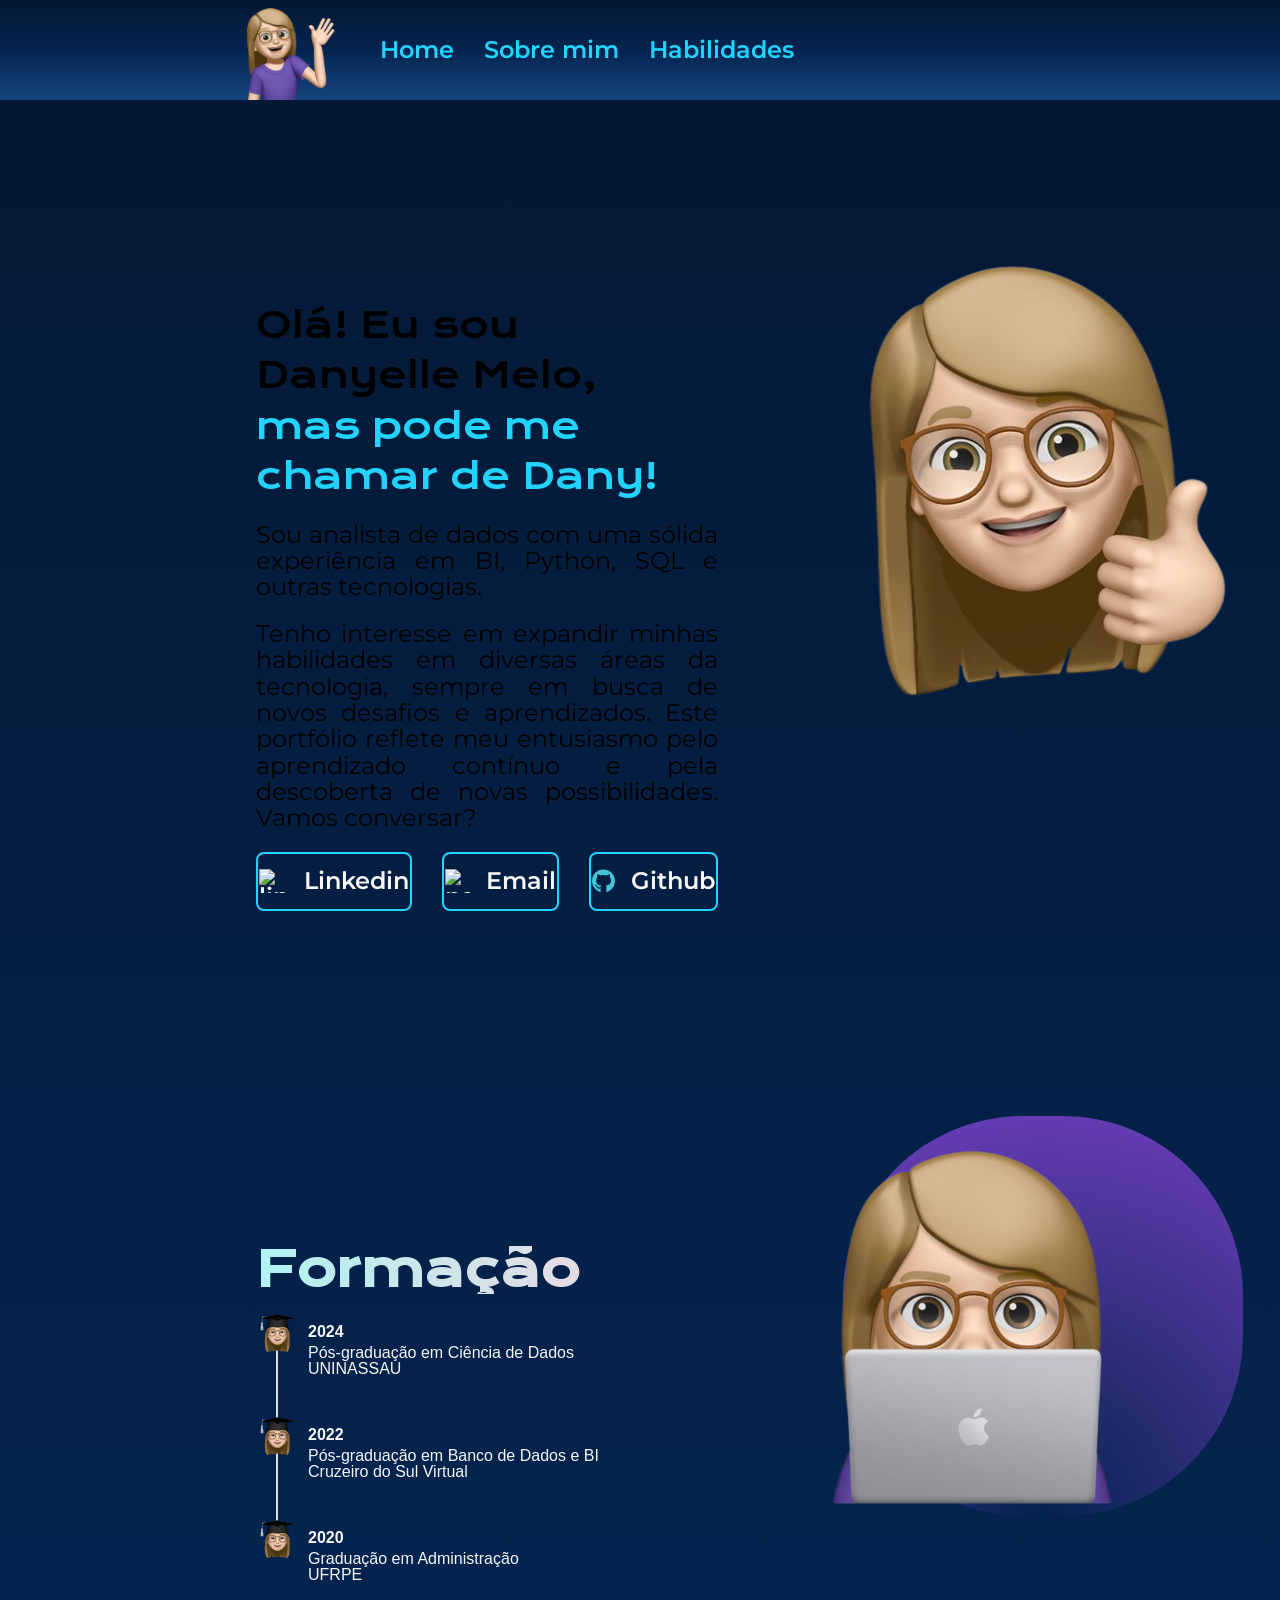
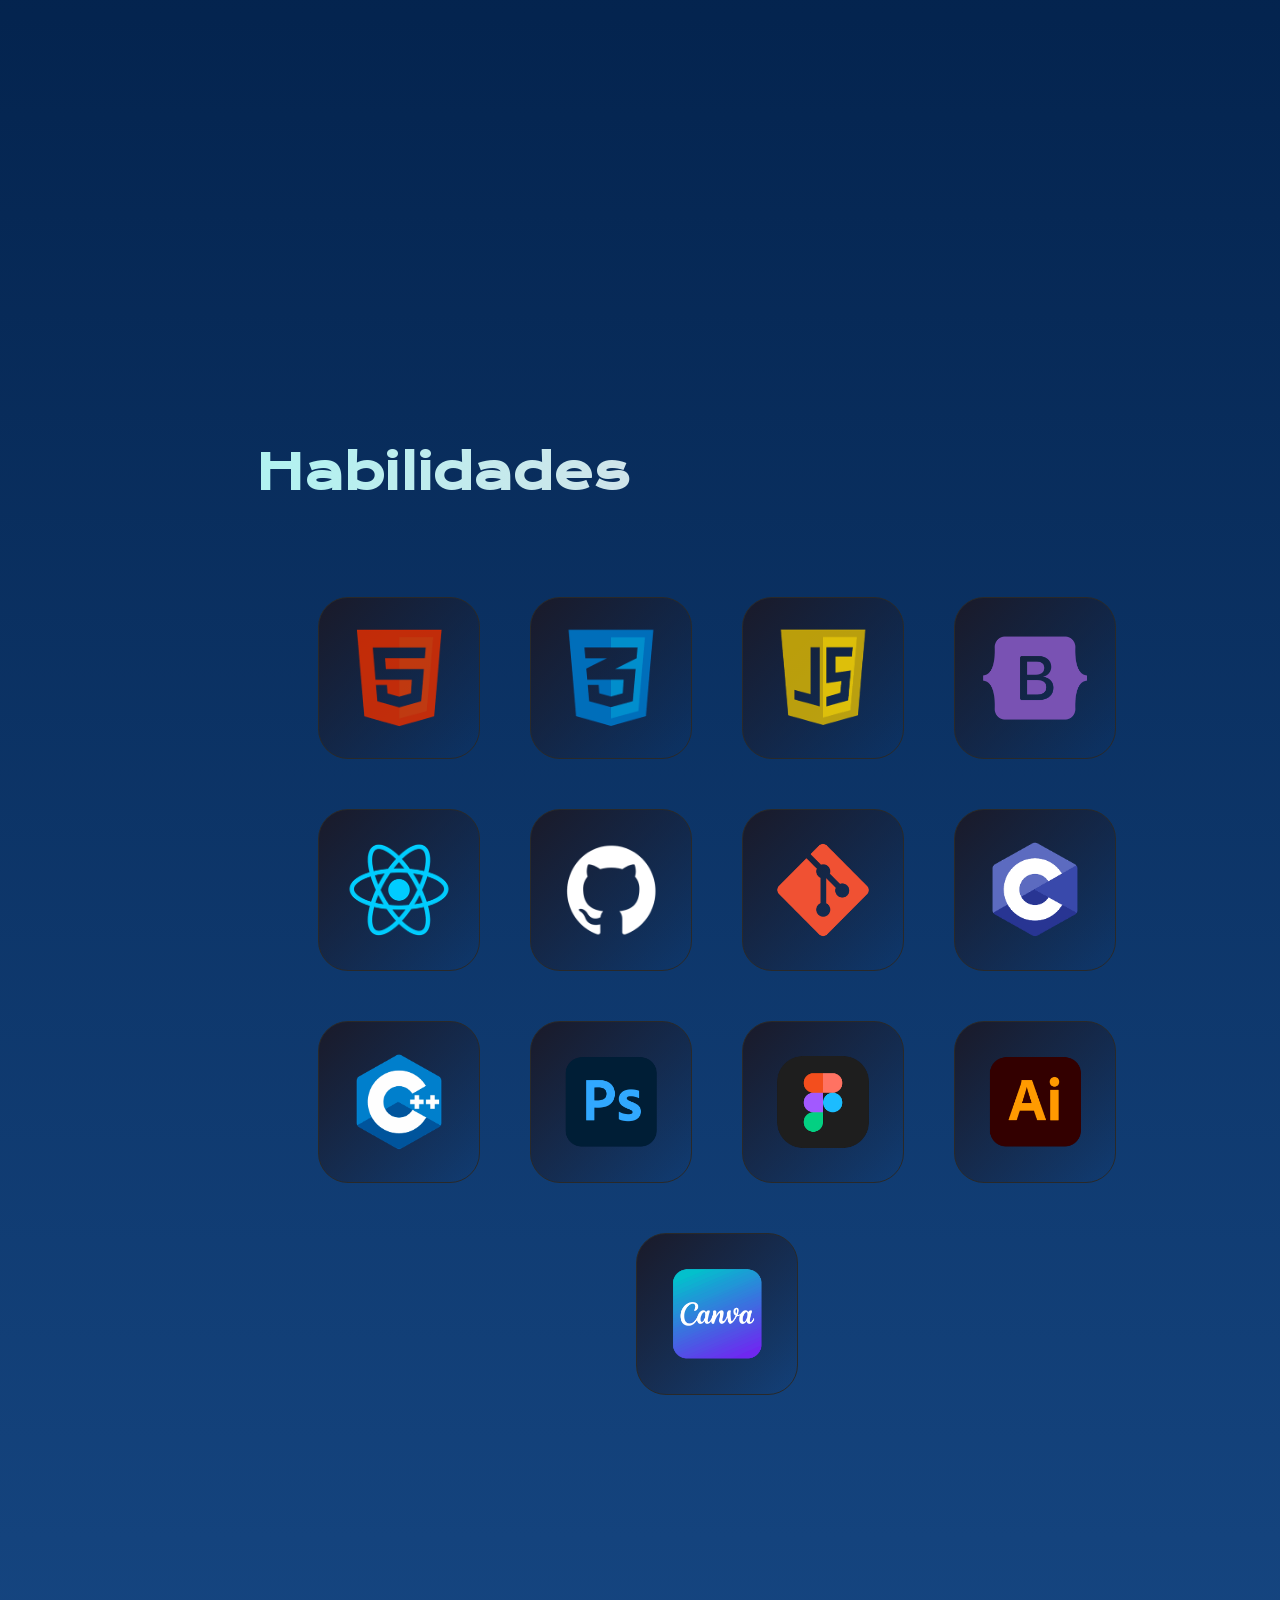
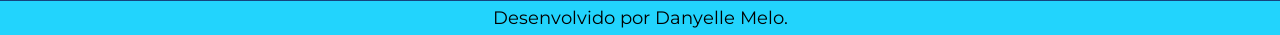
==== Index.html @ e6f18045 "up" ====
<!DOCTYPE html>
<html lang="pt-br">

<head>
    <meta charset="UTF-8">
    <meta http-equiv="X-UA-Compatible" content="IE=edge">
    <meta name="viewport" content="width=device-width, initial-scale=1.0">

    <title>Danyelle Melo | Portifolio</title>

    <!-- Ligação do CSS com o HTML -->
    <link rel="stylesheet" href="./styles/style.css">

    <link rel="icon" href="src/avatar_topo.png" type="image/x-icon">
</head>

<body>

    <!-- Cabeçalho -->
    <header class="cabecalho">
        <div class="logo-container">
            <img class="logo logo-principal" src="src/logo.png" alt="Logo desenvolvedora" width="100" height="100"/>
            <img class="logo logo-hover" src="src/logo_alternativa.png" alt="Logo alternativa" width="100" height="95"/>
        </div>
        <nav class="cabecalho__menu">
            <a class="cabecalho__menu__link" href="#home">Home</a>
            <a class="cabecalho__menu__link" href="#sobre-mim">Sobre mim</a>
            <a class="cabecalho__menu__link" href="#skills">Habilidades</a>
        </nav>
    </header>

    <!-- Conteúdo principal -->
    <main class="apresentacao">
        <!-- Home -->
        <section id="home" class="home">
            <div class="grid-container">
                <div class="grid-item">
                    <h1 class="apresentacao__conteudo__titulo_home">
                        Olá! Eu sou Danyelle Melo,
                    </h1>
                    <p class="apresentacao__conteudo__titulo_home">
                        <strong class="titulo-destaque_home">mas pode me chamar de Dany!</strong>
                    </p>
                    <p class="apresentacao__conteudo__paragrafo_home">
                        Sou analista de dados com uma sólida experiência em BI, Python, SQL e outras tecnologias.
                    </p>
                    <p class="apresentacao__conteudo__paragrafo_home">
                        Tenho interesse em expandir minhas habilidades em diversas áreas da tecnologia, sempre em busca de novos desafios e aprendizados. Este portfólio reflete meu entusiasmo pelo aprendizado contínuo e pela descoberta de novas possibilidades. Vamos conversar?
                    </p>
                    <div class="apresentacao__links_home">
                        <a class="apresentacao__links__link_home" href="https://www.linkedin.com/in/danyellemelo/">
                            <img width="29" height="24" src="https://img.icons8.com/3d-fluency/94/linkedin.png" alt="linkedin"/>
                            Linkedin
                        </a>
                        <a class="apresentacao__links__link_home" href="mailto:danyelle.dados@gmail.com">
                            <img width="25" height="24" src="https://img.icons8.com/3d-fluency/94/paper-plane.png" alt="paper-plane"/>
                            Email
                        </a>
                        <a class="apresentacao__links__link_home" href="https://github.com/danysenosdados">
                            <img src="src/github-brands-solid.svg" alt="Github logo">
                            Github
                        </a>
                    </div>
                </div>
                <div class="grid-item apresentacao_img_home">
                    <img src="src/avatar_sobremim.png" alt="Imagem de Danyelle Melo">
                </div>
            </div>
        </section>

        <!-- Sobre mim -->
        <section id="sobre-mim" class="sobremim">
            <div class="grid-container">
                
                <div class="grid-item">                  
                    <h2 class="section-heading-article ">Formação</h2>

                    <div class="timeline">
                        <div class="timeline-item">
                            <div class="timeline-dot">
                                <img width="40" height="40" src="src/avatar_formada.png" alt="open-book"/>
                            </div>
                            <div class="timeline-content">
                                <h4>2024</h4>
                                <p>Pós-graduação em Ciência de Dados</p>
                                <p>UNINASSAU</p>
                            </div>
                        </div>
                        <div class="timeline-item">
                            <div class="timeline-dot">
                                <img width="40" height="40" src="src/avatar_formada.png" alt="open-book"/>
                            </div>
                            <div class="timeline-content">
                                <h4>2022</h4>
                                <p>Pós-graduação em Banco de Dados e BI</p>
                                <p>Cruzeiro do Sul Virtual</p>
                            </div>
                        </div>
                        <div class="timeline-item">
                            <div class="timeline-dot">
                                <img width="40" height="40" src="src/avatar_formada.png" alt="open-book"/>
                            </div>
                            <div class="timeline-content">
                                <h4>2020</h4>
                                <p>Graduação em Administração</p>
                                <p>UFRPE</p>
                            </div>
                        </div>
                    </div>
                </div>
                <div  class="apresentacao_img_sobremim">
                    <img src="src/avatar_notebook.png" alt="Imagem de Danyelle Melo" width="300" height="400">
                    <div class="circle"></div> <!-- Círculo posicionado atrás da imagem -->
                </div>

            </div>
        </section>

        <!-- Habilidades -->
        <section class="skills" id="skills">
            <div class="skills-section">
             
                <h1 class="section-heading-article">Habilidades</h1>
      
                <div class="frontend-dev-section">

                    <ul class="tech-stack-wrapper">
                    <li class="tech-stack-box" data-aos="fade-up">
                        <img src="./src/png/htmllogo.png" alt="Html skill" class="tech-stack-logo" />
                        <span class="tooltip">HTML</span>
                    </li>
        
                    <li class="tech-stack-box" data-aos="fade-up">
                        <img src="./src/png/csslogo.png" alt="css skill" class="tech-stack-logo" />
                        <span class="tooltip">CSS</span>
                    </li>
        
                    <li class="tech-stack-box" data-aos="fade-up">
                        <img src="./src/png/jslogo.png" alt="js skill" class="tech-stack-logo" />
                        <span class="tooltip">JS</span>
                    </li>
        
                    <li class="tech-stack-box" data-aos="fade-up">
                        <img src="./src/png/bootstraplogo.png" alt="bootstrap skill" class="tech-stack-logo" />
                        <span class="tooltip">BOOTSTRAP</span>
                    </li>
        
                    <li class="tech-stack-box" data-aos="fade-up">
                        <img src="./src/png/reactlogo.png" alt="react skill" class="tech-stack-logo" />
                        <span class="tooltip">REACT</span>
                    </li>
        
                    <li class="tech-stack-box" data-aos="fade-up">
                        <img src="./src/png/githublogo.png" alt="github skill" class="tech-stack-logo needtobeinvert" />
                        <span class="tooltip">GITHUB</span>
                    </li>
        
                    <li class="tech-stack-box" data-aos="fade-up">
                        <img src="./src/png/gitlogo.png" alt="git skill" class="tech-stack-logo" />
                        <span class="tooltip">GIT</span>
                    </li>
        
                    <li class="tech-stack-box" data-aos="fade-up">
                        <img src="./src/png/clogo.png" alt="c language skill" class="tech-stack-logo" />
                        <span class="tooltip">C</span>
                    </li>
        
                    <li class="tech-stack-box" data-aos="fade-up">
                        <img src="./src/png/cpplogo.png" alt="c++ language skill" class="tech-stack-logo" />
                        <span class="tooltip">C++</span>
                    </li>
        
                    <li class="tech-stack-box" data-aos="fade-up">
                        <img src="./src/png/pslogo.png" alt="photoshop skill" class="tech-stack-logo" />
                        <span class="tooltip">ADOBE PS</span>
                    </li>
        
                    <li class="tech-stack-box" data-aos="fade-up">
                        <img src="./src/png/figmalogo.png" alt="figma skill" class="tech-stack-logo" />
                        <span class="tooltip">FIGMA</span>
                    </li>
        
                    <li class="tech-stack-box" data-aos="fade-up">
                        <img src="./src/png/ailogo.png" alt="adobe illustrator skill" class="tech-stack-logo" />
                        <span class="tooltip">ADOBE AI</span>
                    </li>
        
                    <li class="tech-stack-box" data-aos="fade-up">
                        <img src="./src/png/canvalogo.png" alt="canva skill" class="tech-stack-logo" />
                        <span class="tooltip">CANVA</span>
                    </li>
                    </ul>
                </div>

            </div>
          </section>

    </main>

    <!-- Rodapé -->
    <footer class="rodape">
        <p>Desenvolvido por Danyelle Melo.</p>
    </footer>

    <script src="./scripts/script.js"></script>
</body>

</html>
---- styles/style.css ----
/* Estilo base, redefinição e estrutura geral */
@import url('https://fonts.googleapis.com/css2?family=Krona+One&family=Montserrat:ital,wght@0,100..900;1,100..900&display=swap');

html, body, div, span, applet, object, iframe,
h1, h2, h3, h4, h5, h6, p, blockquote, pre,
a, abbr, acronym, address, big, cite, code,
del, dfn, em, img, ins, kbd, q, s, samp,
small, strike, strong, sub, sup, tt, var,
b, u, i, center,
dl, dt, dd, ol, ul, li,
fieldset, form, label, legend,
table, caption, tbody, tfoot, thead, tr, th, td,
article, aside, canvas, details, embed, 
figure, figcaption, footer, header, hgroup, 
menu, nav, output, ruby, section, summary,
time, mark, audio, video {
    margin: 0;
    padding: 0;
    border: 0;
    font-size: 100%;
    font: inherit;
    vertical-align: baseline;
}

:root{
    font-family: Whitney, -apple-system, BlinkMacSystemFont, Segoe UI, Roboto, Helvetica, Arial, sans-serif;
    cursor:default;
    --color-white: #fff;
    --color-black: #000;
    --color-dark-mode:#11111b;
    --color-light-mode:#ece7e1;
    --color-ddd-color: #ddd;
    --color-gray: #c4c4c4;
    --color-purple: #8000ff;
    --color-light-purple: #cf59e6;
    --color-light-blue: #6bc5f8;
    --color-navbarBorder-dark:#e2e2e207;
    --color-shadowDark:rgba(0, 0, 0, 0.137);
    --static-heading-gradient-blue: #b0f3f1;
    --static-heading-gradient-pink: #ffcfdf;
    --tech-stack-box-first-color:#1a1a29;
    --tech-stack-box-second-color:rgba(27, 27, 40, 0);
    --tech-stack-box-border-color: #292929;
}
::-webkit-scrollbar{
    width: 5px;
}
::-webkit-scrollbar-track {
    background: #0a0a10;
}
::-webkit-scrollbar-thumb{
   background-color: #8000ff;
   /* border-radius: 20px; */

}

html {
    scroll-behavior: smooth;
}


article, aside, details, figcaption, figure, 
footer, header, hgroup, menu, nav, section {
    display: block;
}

body {
    line-height: 1;
    font-family: 'Space Grotesk', sans-serif;
    min-height: 100vh;
    background: linear-gradient(#041833,#04244F,#154580);
    background-repeat: no-repeat;
    background-position: center;
    background-size: cover;
}

.cabecalho {
    display: flex;
    align-items: center;
    background: linear-gradient(#041833,#04244F,#154580);
    justify-content: flex-start; /* Alinha itens à esquerda */
    padding: 0 20px;
    background-color: #333;
    position: fixed;
    top: 0;
    width: 100%;
    z-index: 1000;
}

/*logo///////////////////////////////////////*/
.logo-container {
    position: relative;
    width: 100px;
    height: 100px;
}

.logo {
    position: absolute;
    top: 0;
    left: 0;
    transition: opacity 0.2s ease-in-out; /* Aumenta a velocidade da transição */
}

.logo-hover {
    opacity: 0; /* Oculta a segunda logo inicialmente */
    top: 5px; /* Ajuste o valor conforme necessário para descer a imagem */
}

.logo-container:hover .logo-principal {
    opacity: 0; /* Faz a primeira logo desaparecer mais rápido */
}

.logo-container:hover .logo-hover {
    opacity: 1; /* Faz a segunda logo aparecer mais rápido */
}

.cabecalho img {
    margin-right: 30px;
    margin-left: 220px;
    padding: 0;
}

.cabecalho__menu {
    display: flex;
    flex-direction: row; /* Mantém os itens em linha */
    gap: 10px; /* Espaço entre os itens */
    margin-right: auto; /* Empurra o menu para o lado esquerdo */
    margin-left: 250px;
    margin-top: 0;
}

.cabecalho__menu__link {
    font-family: "Montserrat", sans-serif;
    font-weight: 600;
    font-size: 24px;
    color: #22D4FD;
    padding: 5px 10px; /* Ajustei o padding para dar mais espaço */
    text-decoration: none;
    white-space: nowrap;
}

/* Ajuste a margem superior ao rolar para as seções */
#home {
    scroll-margin-top: 110px; /* Ajuste esse valor conforme a altura do cabeçalho */
    padding-bottom: 55px;
}

#sobre-mim {
    scroll-margin-top: 5px; /* Ajuste esse valor conforme a altura do cabeçalho */
}

/* Estilo para a seção geral */
.apresentacao {
    padding-left: 20%; /* Espaço à esquerda para mover o conteúdo para o centro */
    margin-top: 150px; /* Espaço acima para iniciar a seção abaixo do cabeçalho */
}

.grid-container {
    display: grid; /* Torna o contêiner um grid container */
    grid-template-columns: repeat(2, 1fr); /* Cria duas colunas iguais */
    gap: 50px; /* Espaço entre as colunas */
    padding-bottom: 30px;
}

/* Estilo para cada item no grid */
.grid-item {
    padding: 0; /* Espaço interno das divs */
    padding-top: 150px;
    max-width: 800px; /* Define uma largura máxima para o conteúdo */
    position: relative;
}

/* Estilo específico para a seção Home /////////////////////////////////////////////////////////////////////////////////*/
.home .apresentacao__conteudo__titulo_home {
    font-size: 36px;
    font-family: "Krona One", sans-serif;
    line-height: 1.4; /* Espaçamento entre linhas */
}

.home .titulo-destaque_home {
    color: #22D4FD;
}

.home .apresentacao__conteudo__paragrafo_home {
    font-size: 24px;
    font-family: "Montserrat", sans-serif;
    font-weight: 400;
    margin-top: 20px; 
    line-height: 1.1; /* Espaçamento entre linhas */
    text-align: justify; /* Justifica o texto */
    padding: 0; /* Remove o espaço interno das divs */
}

.home .apresentacao__links_home {
    display: flex;
    justify-content: space-around;
    flex-direction: row;
    align-items: center;
    gap: 30px;
    margin-top: 20px;
}

.home .apresentacao__links__link_home {
    display: flex;
    justify-content: center;
    gap: 16px;
    border: 2px solid #22D4FD;
    width: 90%; /* Ajusta a largura para ocupar 100% */
    max-width: 378px;
    font-size: 24px;
    text-align: center;
    border-radius: 8px;
    padding: 15.5px 1px; /* Espaço interno do link */
    text-decoration: none;
    color: #F6F6F6;
    font-family: "Montserrat", sans-serif;
    font-weight: 600;
    transition: background-color 0.3s ease; /* Adiciona uma transição suave para a mudança de cor */
}

.home .apresentacao__links__link_home:hover {
    background-color: #96b7f36b;
    padding: 15px 0; /* Aumenta o espaço interno ao passar o mouse (ajuste conforme necessário) */
}

.home .apresentacao_img_home {
    padding-top: 110px; /* Espaço interno das divs */
    padding-left: 50px;
    margin: 0;
}

/* Estilo específico para a seção Sobre mim////////////////////////////////////////////////////////////////////////////////////////////// */
.sobremim {
    padding-top: 100px; /* Espaço acima para iniciar a seção abaixo da Home */
    margin-bottom: 206px; /* Espaço abaixo do contêiner */
}

.sobremim .apresentacao__conteudo__titulo_sobremim {
    
    font-size: 30px; /* Tamanho da fonte para a seção Sobre mim */
    color: #F6F6F6;
    font-family: "Krona One", sans-serif;
    line-height: 1.4; /* Espaçamento entre linhas */
    
}

.sobremim .apresentacao__conteudo__titulo1_sobremim {
    font-size: 20px; /* Tamanho da fonte para a seção Sobre mim */
    color: #F6F6F6;
    font-family: "Krona One", sans-serif;
    line-height: 1.4; /* Espaçamento entre linhas */
    
}

.sobremim .apresentacao__conteudo__paragrafo_sobremim {
    font-size: 22px; /* Tamanho da fonte para a seção Sobre mim */
    font-family: "Montserrat", sans-serif;
    font-weight: 400;
    margin-top: 20px; 
    margin-bottom: 20px;
    line-height: 1.1; /* Espaçamento entre linhas */
    text-align: justify; /* Justifica o texto */
    padding: 0; /* Remove o espaço interno das divs */
}

.sobremim .apresentacao__links_sobremim {
    display: flex;
    justify-content: space-around;
    flex-direction: row;
    align-items: center;
    gap: 20px;
    margin-top: 20px;
}

.sobremim .apresentacao__links__link_sobremim {
    display: flex;
    justify-content: center;
    gap: 16px;
    border: 2px solid #22D4FD;
    width: 90%; /* Ajusta a largura para ocupar 100% */
    max-width: 378px;
    font-size: 22px; /* Tamanho da fonte para a seção Sobre mim */
    text-align: center;
    border-radius: 8px;
    padding: 15px 1px; /* Espaço interno do link */
    text-decoration: none;
    color: #F6F6F6;
    font-family: "Montserrat", sans-serif;
    font-weight: 600;
    transition: background-color 0.3s ease; /* Adiciona uma transição suave para a mudança de cor */
}

.sobremim .apresentacao__links__link_sobremim:hover {
    background-color: #96b7f36b;
    padding: 15px 0; /* Aumenta o espaço interno ao passar o mouse (ajuste conforme necessário) */
}

/*LINHA DO TEMPO FORMAÇÃO///////////////////////////////////////////*/

.timeline {
    position: relative;
    padding: 30px 2px;
    list-style: none;
}

.timeline::before {
    content: '';
    position: absolute;
    top: 32px;
    left: 20px;
    width: 2px;
    height: 60%;
    background: #ddd;
}

.timeline-item {
    position: relative;
    margin-bottom: 50px;
    padding-left: 50px;
}

.timeline-dot {
    position: absolute;
    left: 10px;
    width: 20px;
    height: 20px;
    display: flex;
    align-items: center;
    justify-content: center;
    
}

.timeline-content {
    padding: 0;
}

.timeline-item h4 { /*ano da formação*/
    margin: 0 0 5px;
    color: #F6F6F6;
    font-weight: bold;
}

.timeline-item p { /*curso*/
    margin: 0;
    color: #F6F6F6;
}


.circle {
    position: absolute;
    top: 20px; /* Ajuste a posição vertical conforme necessário */
    left: 50px; /* Ajuste a posição horizontal conforme necessário */
    width: 400px;
    height: 400px;
    background: radial-gradient(circle at bottom, rgba(156, 76, 241, 0) 0%,  rgba(156, 76, 241, 0.7) 100%); /* Gradiente ajustado */
    border-radius: 45%;
    z-index: 1; /* Certifique-se de que o círculo fique atrás da imagem */
}


.sobremim .apresentacao_img_sobremim {
    padding-top: 10px; /* Espaço interno das divs */
    padding:20px;
    position: relative; 
}

.apresentacao_img_sobremim img {
    position: relative;
    z-index: 2; /* Garante que a imagem fique acima do círculo */
}

/*seção Skill*/

.skills {
    padding-top: 150px; /* Espaço acima para iniciar a seção abaixo da Home */
    margin-bottom: 206px; /* Espaço abaixo do contêiner */
}

.skills-section-container{
    padding-top: 150px;
    width: 100%;
    display: flex;
    align-items: center;
    justify-content: center;
}
.skills-section{
    width: 90%;
    display: flex;
    flex-direction: column;
    align-items: left;
    justify-content: center;
}
.skills-heading{
    width: 100%;
    display: flex;
    align-items: center;
    gap: 10px;
}
.skills-heading-article{
    font-size:3rem;
    font-family: "Krona One", sans-serif;
    font-weight: 600;
    background-image: -webkit-gradient(linear,left top,right top,var(--static-heading-gradient-blue),var(--static-heading-gradient-pink));
    background-image: -webkit-linear-gradient(left,var(--static-heading-gradient-blue),var(--static-heading-gradient-pink));
    background-image: linear-gradient(90deg,var(--static-heading-gradient-blue),var(--static-heading-gradient-pink));
    background-clip: text;
    -webkit-background-clip: text;
    -webkit-text-fill-color: transparent;
}
.skillsHeadingP{
    width: 300px;
    height: 1px;
    background-image: -webkit-gradient(linear,left top,right top,var(--static-heading-gradient-blue),var(--static-heading-gradient-pink));
    background-image: -webkit-linear-gradient(left,var(--static-heading-gradient-blue),var(--static-heading-gradient-pink));
    background-image: linear-gradient(90deg,var(--static-heading-gradient-blue),var(--static-heading-gradient-pink));

}

.language-speak{
    width: 100%;
    display: flex;
    align-items: center;
    height: 50px;
    justify-content: center;
}
.language-speak article{
    font-size: 2rem;
    font-weight: 600;
    font-family: fira code;
    color: var(--color-white);
}
.frontend-dev-section{
    width: 100%;
    margin-top: 50px;
}
.frontend-dev-heading{
    width: 100%;
    text-align: center;
    display: flex;
    justify-content: center;
    align-items: center;
    font-size: 3rem;
    font-weight: 900;
    height: 100px;
    letter-spacing: 5px;
    background-image: -webkit-gradient(linear,left top,right top,var(--static-heading-gradient-blue),var(--static-heading-gradient-pink));
    background-image: -webkit-linear-gradient(left,var(--static-heading-gradient-blue),var(--static-heading-gradient-pink));
    background-image: linear-gradient(90deg,var(--static-heading-gradient-blue),var(--static-heading-gradient-pink));
    background-clip: text;
    -webkit-background-clip: text;
    -webkit-text-fill-color: transparent;
}
.tech-stack-wrapper{
    width: 100%;
    display: flex;
    align-items: center;
    justify-content: center;
    flex-wrap: wrap;
    gap:50px;
    margin-top: 50px;

}
.tech-stack-box{
    width: 160px;
    height: 160px;
    display: flex;
    align-items: center;
    justify-content: center;
    border-radius: 30px;
    background-image: linear-gradient(to bottom right,var(--tech-stack-box-first-color), var(--tech-stack-box-second-color));
    border: 1px solid var(--tech-stack-box-border-color);
    /* box-shadow: 0px 10px 20px var(--color-shadowDark); */
    position: relative;
}
.tech-stack-box img{
    width: 80%;
}
.tech-stack-box:hover .tooltip {
    opacity: 1;
    transition-duration: .3s;
  }
.tooltip {
    position: absolute;
    top: -20px;
    opacity: 0;
    background: linear-gradient(to bottom right,var(--tech-stack-box-first-color), var(--tech-stack-box-second-color));
    border: 1px solid var(--tech-stack-box-border-color);
    color: white;
    padding: 5px 10px;
    border-radius: 5px;
    display: flex;
    align-items: center;
    justify-content: center;
    transition-duration: .2s;
    pointer-events: none;
    letter-spacing: 0.5px;
    font-size: 1.6rem;
    backdrop-filter: blur(5px);
    font-weight: 500;
  }

  .section-heading{
    width: 100%;
    display: flex;
    align-items: center;
    gap: 10px;
}
.section-heading-article{
    font-size:3rem;
    font-family: "Krona One", sans-serif;
    font-weight: 600;
    background-image: -webkit-gradient(linear,left top,right top,var(--static-heading-gradient-blue),var(--static-heading-gradient-pink));
    background-image: -webkit-linear-gradient(left,var(--static-heading-gradient-blue),var(--static-heading-gradient-pink));
    background-image: linear-gradient(90deg,var(--static-heading-gradient-blue),var(--static-heading-gradient-pink));
    background-clip: text;
    -webkit-background-clip: text;
    -webkit-text-fill-color: transparent;
}

.rodape {
    color: #000000;
    background-color: #22D4FD;
    padding: 8px;
    text-align: center;
    font-family: "Montserrat", sans-serif;
    font-size: 18px;
}
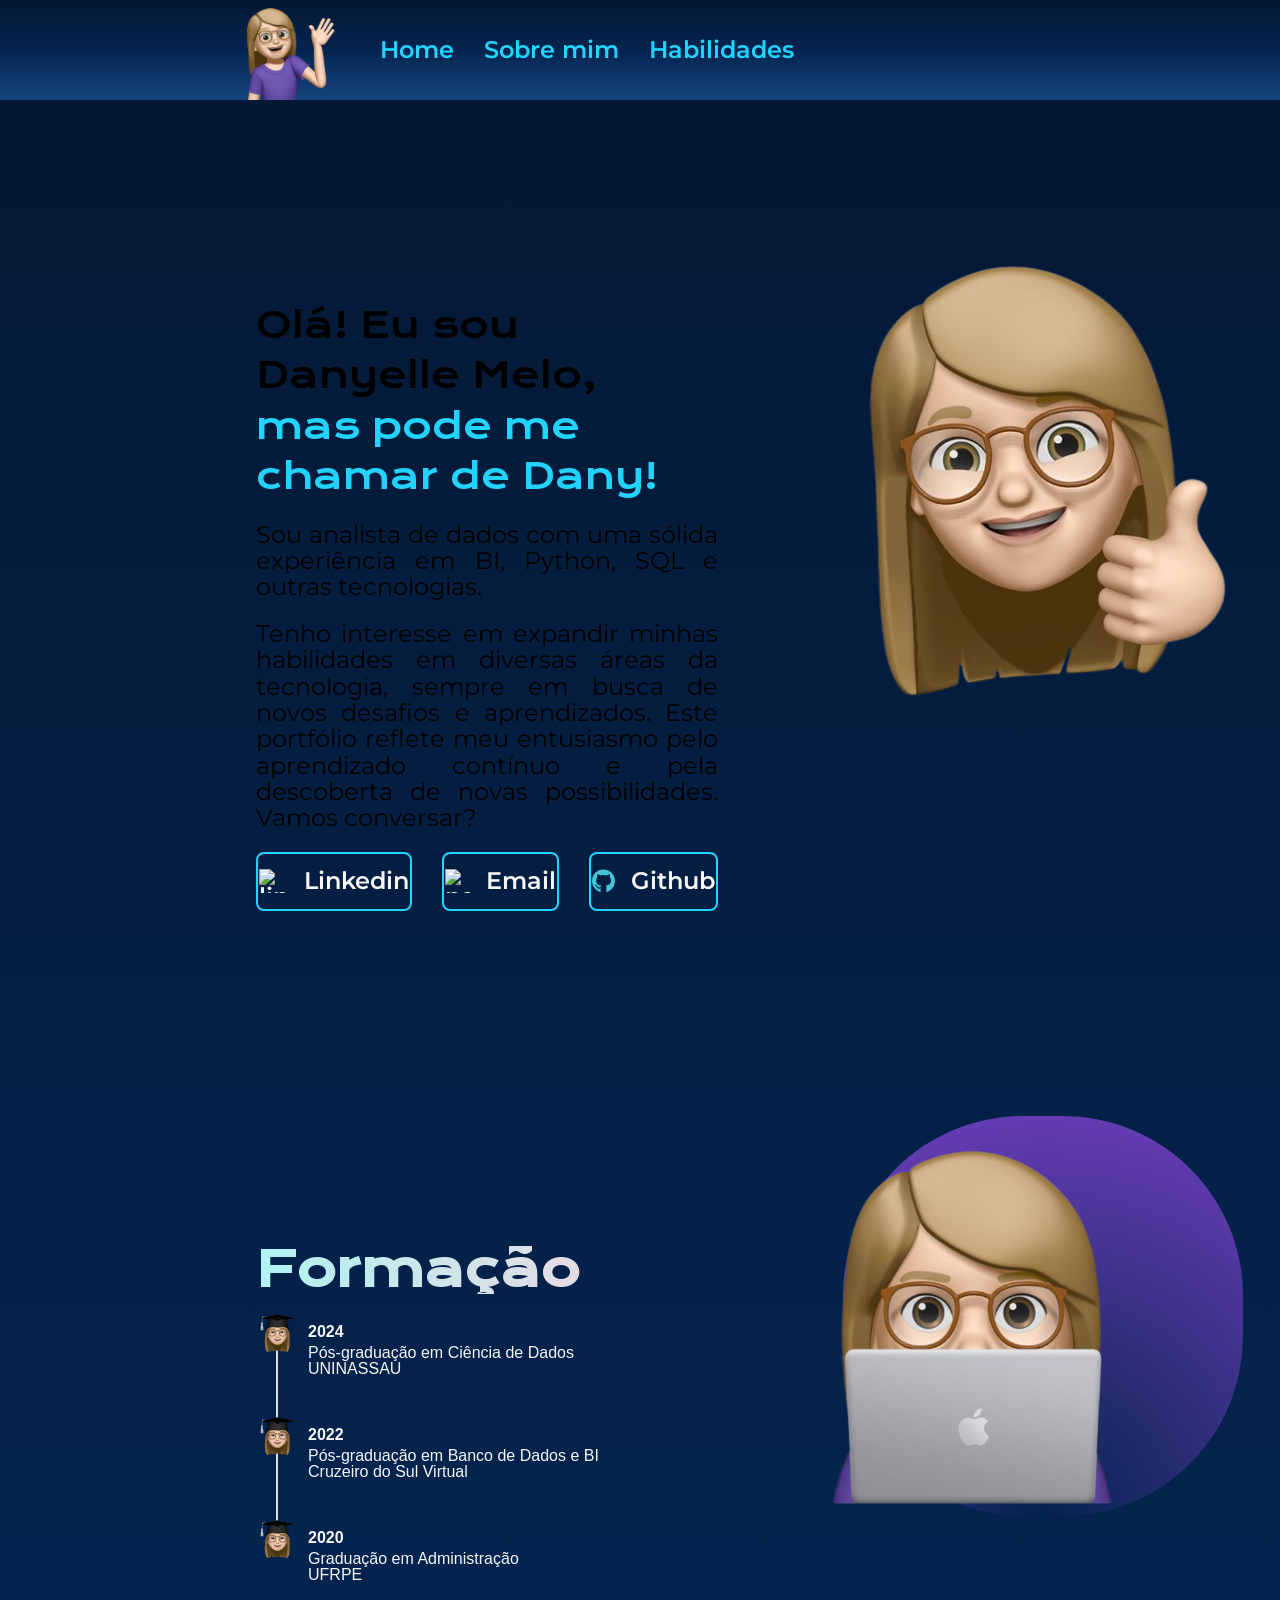
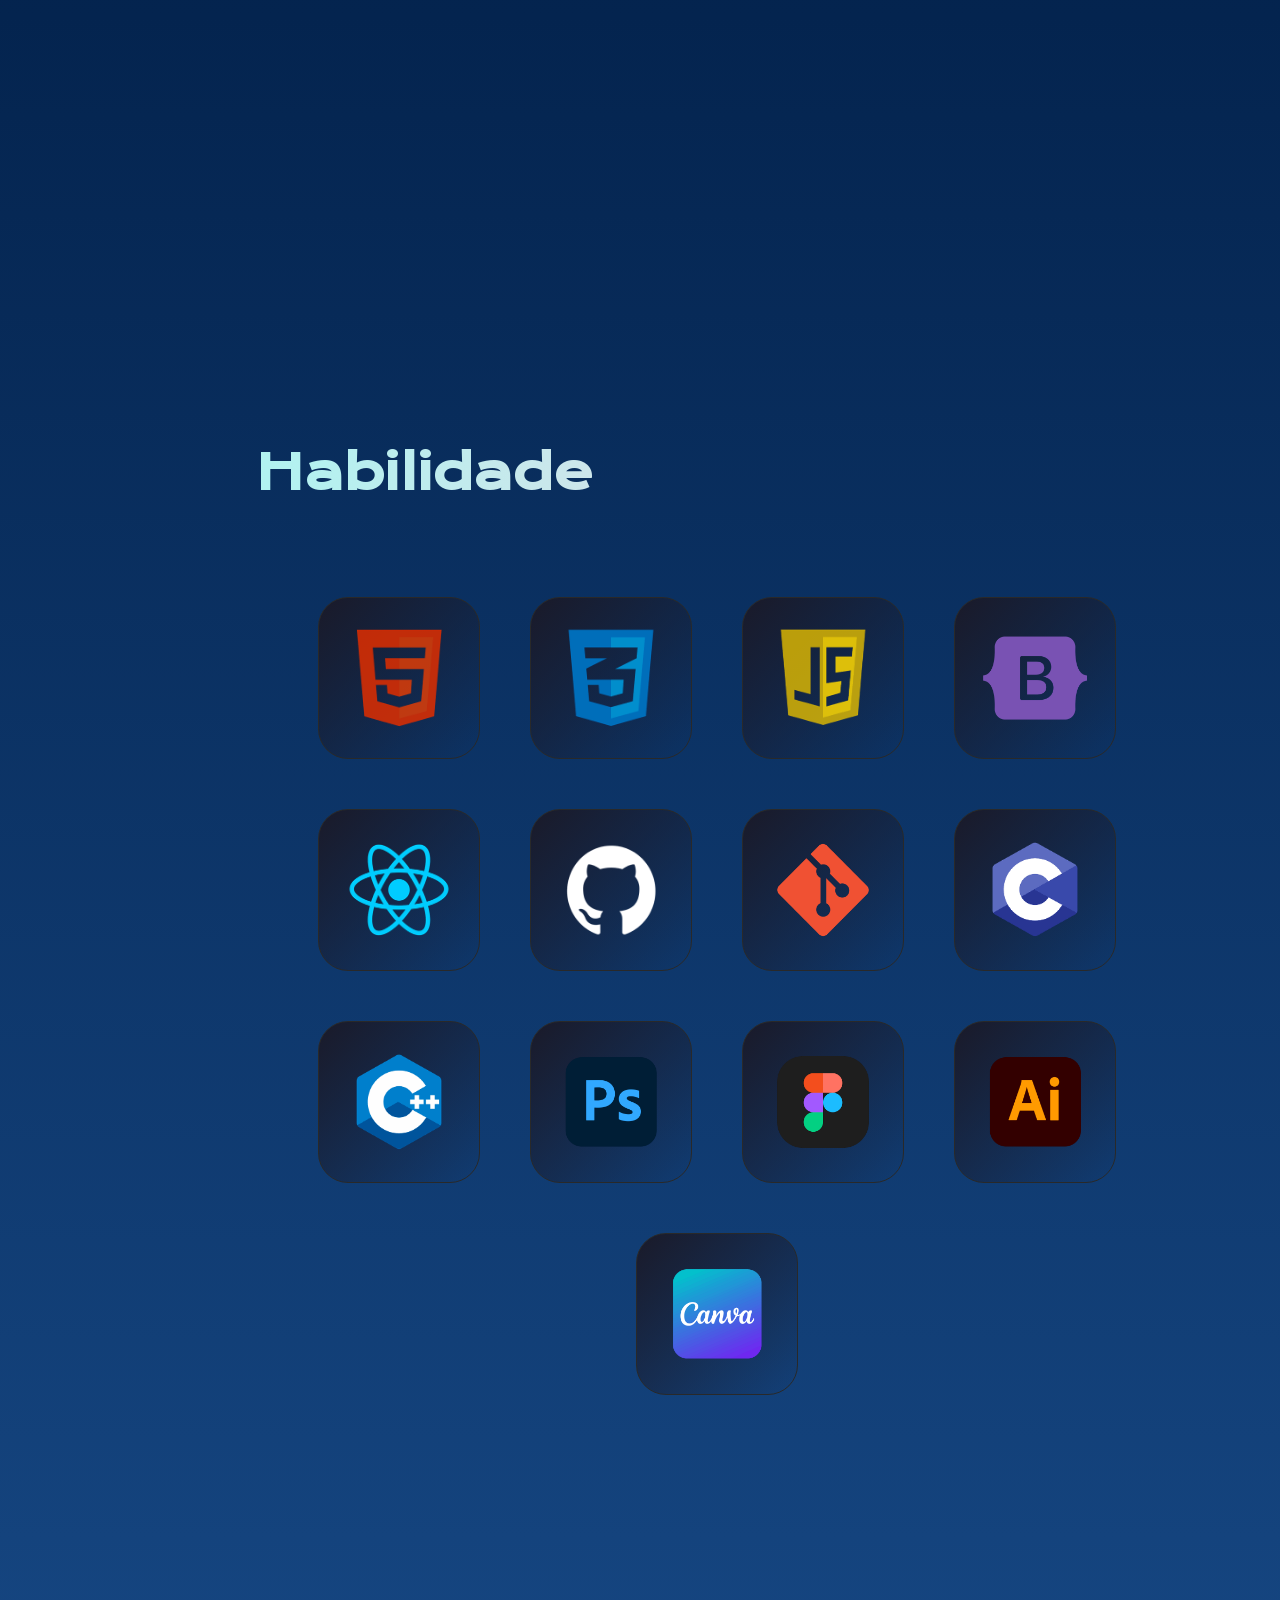
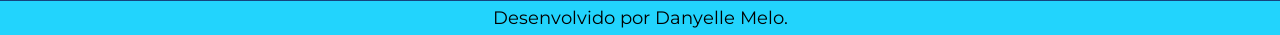
==== commit 07287c78: "rename" ====
--- a/Index.html
+++ b/Index.html
@@ -120,7 +120,7 @@
         <section class="skills" id="skills">
             <div class="skills-section">
              
-                <h1 class="section-heading-article">Habilidades</h1>
+                <h1 class="section-heading-article">Habilidade</h1>
       
                 <div class="frontend-dev-section">
 
